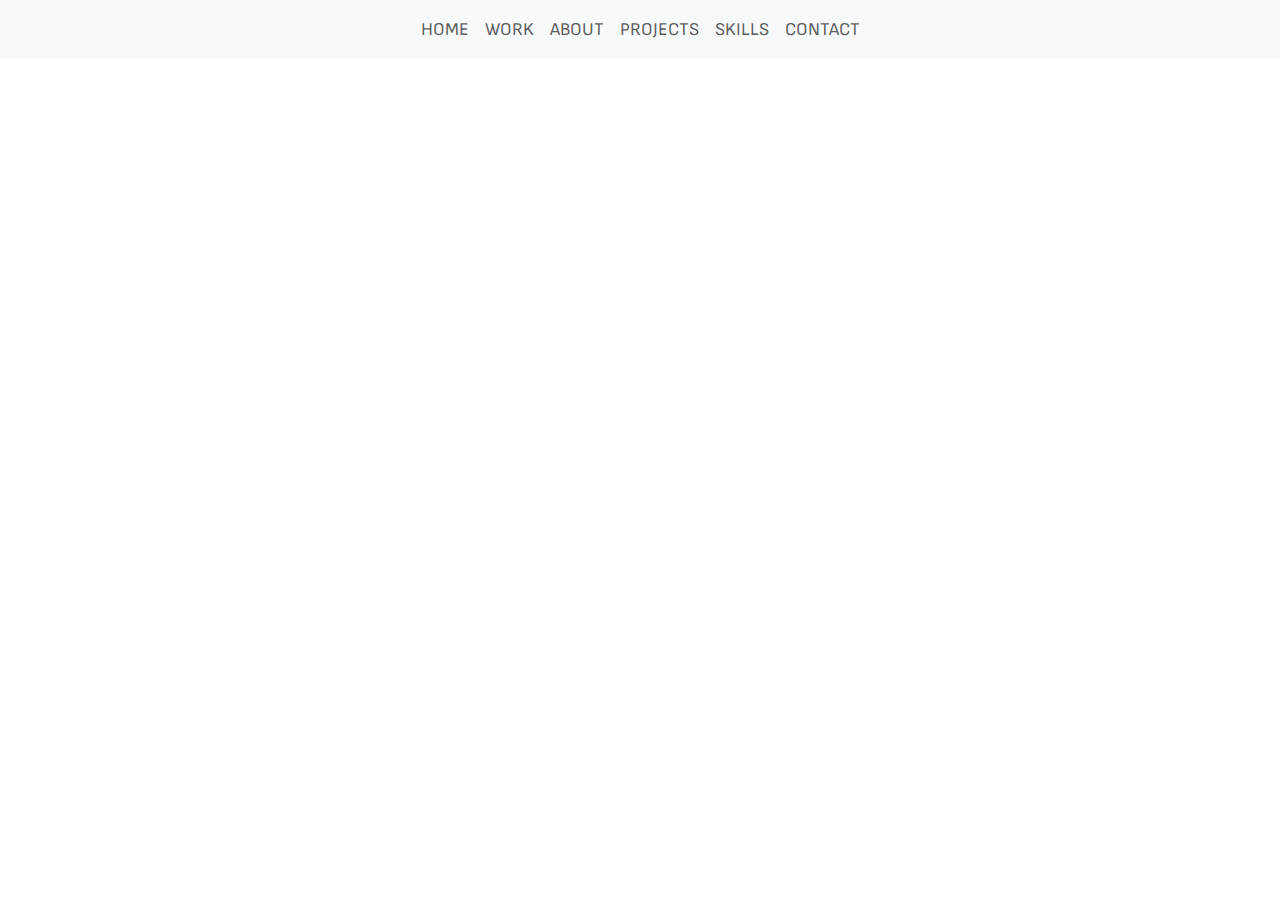
==== work.html @ 0df3308e "adjusted animations and delays. added transition on hover for work cards and button hover effects. a" ====
<!DOCTYPE html>
<html lang="en">
<head>
    <meta charset="UTF-8">
    <meta name="viewport" content="width=device-width, initial-scale=1.0">
    <title>Work</title>
    <link rel="stylesheet" href="style.css">
    <link href="https://fonts.googleapis.com/css2?family=Quicksand:wght@300..700&family=Sofia+Sans:ital,wght@0,1..1000;1,1..1000&display=swap" rel="stylesheet"><!--Sofia Sans Font-->
    <link href="https://fonts.googleapis.com/css2?family=Quicksand:wght@300..700&display=swap" rel="stylesheet"><!--Quicksand Font-->
    <link href="https://cdn.jsdelivr.net/npm/bootstrap@5.3.3/dist/css/bootstrap.min.css" rel="stylesheet" integrity="sha384-QWTKZyjpPEjISv5WaRU9OFeRpok6YctnYmDr5pNlyT2bRjXh0JMhjY6hW+ALEwIH" crossorigin="anonymous">
    <script src="app.js" defer></script>
</head>
<body>
    <nav class="navbar navbar-expand-lg bg-body-tertiary">
        <div class="container-fluid">
          <button class="navbar-toggler" type="button" data-bs-toggle="collapse" data-bs-target="#navbarSupportedContent" aria-controls="navbarSupportedContent" aria-expanded="false" aria-label="Toggle navigation">
            <span class="navbar-toggler-icon"></span>
          </button>
          <div class="collapse navbar-collapse" id="navbarSupportedContent">
            <ul class="navbar-nav me-auto mb-2 mb-lg-0 mx-auto">
              <li class="nav-item">
                <a class="nav-link" href="index.html" style="font-size: 18px;">Home</a>
              </li>
              <li class="nav-item">
                <a class="nav-link" href="#work" style="font-size: 18px;">Work</a>
              </li>
              <li class="nav-item">
                <a class="nav-link" href="#about" style="font-size: 18px;">About</a>
              </li>
              <li class="nav-item">
                <a class="nav-link" href="#projects" style="font-size: 18px;">Projects</a>
              </li>
              <li class="nav-item">
                <a class="nav-link" href="#skills" style="font-size: 18px;">Skills</a>
              </li>
              <li class="nav-item">
                <a class="nav-link" href="#contact" style="font-size: 18px;">Contact</a>
              </li>
            </ul>
          </div>
        </div>
      </nav>

      <section class="container">
        <div class="one content-item">
          <div class="image-container work-hidden">
            <img src="images/News Homepage (Desktop).png" class="full-width-image" alt="Project 1 Image">
          </div>
          <div class="text-container work-hidden">
            <h2>Project 1</h2>
            <p>Body Text</p>
          </div>
        </div>
    
        <div class="two content-item">
          <div class="image-container work-hidden">
            <img src="images/News Homepage (Desktop).png" class="full-width-image" alt="Project 2 Image">
          </div>
          <div class="text-container work-hidden">
            <h2>Project 2</h2>
            <p>Body Text</p>
          </div>
        </div>
    
        <div class="three content-item">
          <div class="image-container work-hidden">
            <img src="images/News Homepage (Desktop).png" class="full-width-image" alt="Project 3 Image">
          </div>
          <div class="text-container work-hidden">
            <h2>Project 3</h2>
            <p>Body Text</p>
          </div>
        </div>
</body>
</html>
---- style.css ----
* {
    padding: 0;
    margin: 0;
    box-sizing: border-box;
}

h1, h2, h3 {
    text-transform: uppercase;
}

/*** Slideshow ***/

.slideshow-container {
    display: grid;
    grid-template-columns: repeat(2, 1fr);
    grid-template-rows: repeat(2, auto);
}

.carousel {
    width: 100%;
    height: 677px;
    grid-column: span 2;
    grid-row: 2;
}

.carousel-image {
    width: 100%;
    height: 600px;
    object-fit: cover;
    padding: 20px;
    grid-column: 1;
    grid-row: 2;
}

.carousel-title {
    display: inline-block;
}

.carousel-text {
    grid-column: 2;
    grid-row: 2;
    justify-self: center;
    align-self: center;
}

/**** Nav Bar ****/
.nav-link {
    text-transform: uppercase;
    font-family: 'Sofia Sans';
    font-weight: 1000;
}

/**** Header ****/
#header {
    background-color: #F9E0ED;
    height: 600px;
    justify-content: center;
    align-content: center;
}

.heading-text {
    text-align: center;
}

/**** Work ****/
#work {
    background-color: #FFFCF4;
    height: 900px;
}

#work-heading {
    grid-column: span 2;
    text-align: center;
    padding-top: 20px;
    padding-bottom: 20px;
}

/**** About ****/
#about {
    background-color: #D9EFF0;
    height: 800px;
    text-align: center;
    padding-top: 20px;
    padding-bottom: 20px;
}

.about-image {
    width: 100%;
    height: 800px;
    padding: 50px;
}

ul {
    list-style: none;
}

.skills-list {
    display: flex;
    flex-wrap: wrap;
    justify-content: center;
}

.skill {
    background-color: black;
    color: white;
    padding: 10px 20px;
    margin: 10px;
    transition: 0.3s;
    cursor: pointer;
    border-radius: 30px;
}

.skill:hover {
    background-color: hsl(5, 85%, 63%);
}

/**** Contact ****/
#contact {
    background-color: #F9E0ED;
    height: 800px;
}

.contact-image {
    width: 100%;
    height: 800px;
    padding: 50px;
}

/**** Text Styles ****/
h1.main-heading {
    font-family: Quicksand;
    font-weight: bold;
    font-size: 128px;
}

h2.main-heading {
    font-family: Quicksand;
    font-weight: normal;
    font-size: 96px;
}

.heading-bold {
    font-family: Quicksand;
    font-weight: bold;
    font-size: 70px;
    margin-top: 20px;
    margin-bottom: 20px;
}

.heading-light {
    font-family: Quicksand;
    font-weight: normal;
    font-size: 70px;
    margin-top: 20px;
    margin-bottom: 20px;
}

.subheading {
    font-family: 'Sofia Sans';
    font-weight: bold;
    font-size: 24px;
}

/*** Animations ***/

.home-hidden {
    opacity: 0;
    transform: translateX(-100%);
    transition: all 1s;
}

.home-show {
    opacity: 1;
    transform: translateX(0);
}

.port-card:hover {
    transform: scale(1.05);
    transition-duration: 0.3s ease-in-out;
}

.button {
    background-color: black;
    color: white;
    padding: 0.5em 1em;
    border: none;
    border-radius: 30px;
    margin: 10px;
    transition: 0.3s;
}

.button:hover {
    background-color: hsl(5, 85%, 63%);
}

/*** Transition Delays ***/
.port-card:nth-child(2){
    transition-delay: 200ms;
}

.port-card:nth-child(3){
    transition-delay: 400ms;
}

.heading:nth-child(2) {
    transition-delay: 50ms;
}

.heading:nth-child(3) {
    transition-delay: 100ms;
}

.heading:nth-child(4) {
    transition-delay: 150ms;
}

.about:nth-child(2) {
    transition-delay: 200ms;
}

.contact:nth-child(2) {
    transition-delay: 200ms;
}

/*** WORK PAGE ***/
.container {
    display: flex;
    align-items: center;
    justify-content: center;

  }
  
  .content-item {
    display: none;
    grid-template-columns: 1fr 1fr;
    align-items: center;
    gap: 20px;
  }
  
  .image-container, .text-container {
    transition: opacity 1s ease, transform 1s ease;
  }
  
  .work-hidden {
    opacity: 0;
  }
  
  .work-show {
    opacity: 1;
  }
  
  .full-width-image {
    width: 100%;
    height: 100%;
    object-fit: cover;
  }
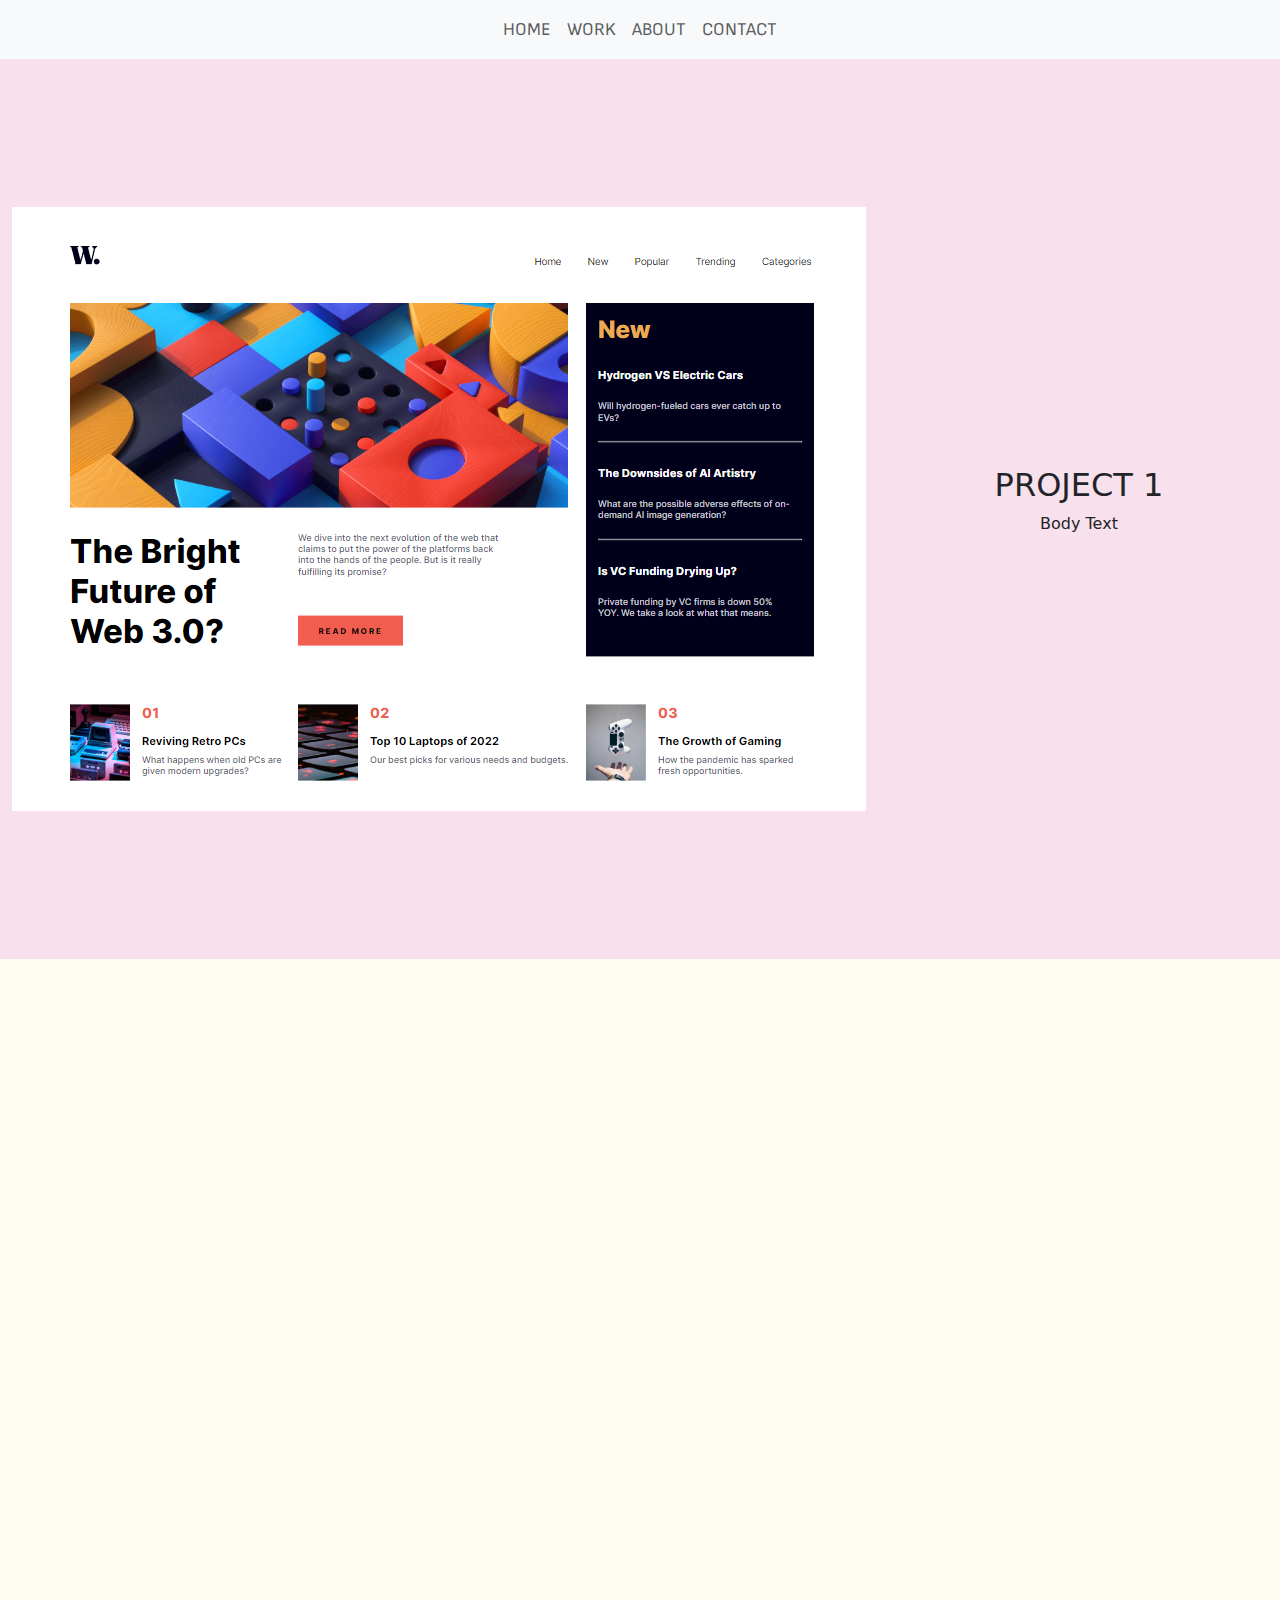
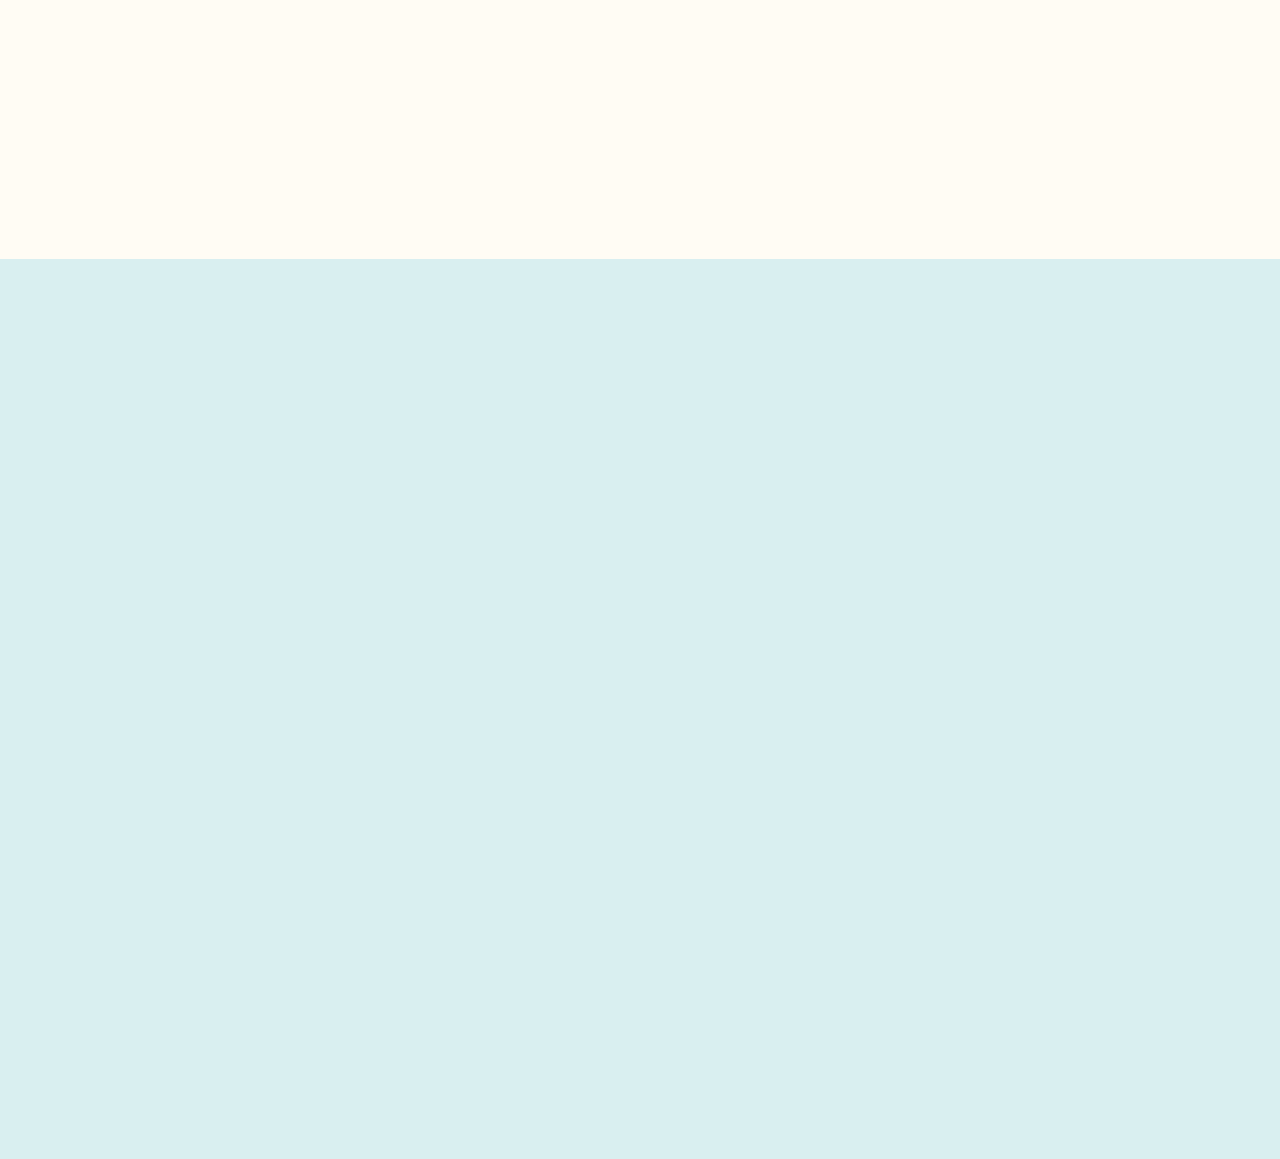
==== commit fe048a65: "added work page, with sliding animations. updated tags for sliding animations to be usable across pa" ====
--- a/work.html
+++ b/work.html
@@ -10,7 +10,7 @@
     <link href="https://cdn.jsdelivr.net/npm/bootstrap@5.3.3/dist/css/bootstrap.min.css" rel="stylesheet" integrity="sha384-QWTKZyjpPEjISv5WaRU9OFeRpok6YctnYmDr5pNlyT2bRjXh0JMhjY6hW+ALEwIH" crossorigin="anonymous">
     <script src="app.js" defer></script>
 </head>
-<body>
+<body id="work">
     <nav class="navbar navbar-expand-lg bg-body-tertiary">
         <div class="container-fluid">
           <button class="navbar-toggler" type="button" data-bs-toggle="collapse" data-bs-target="#navbarSupportedContent" aria-controls="navbarSupportedContent" aria-expanded="false" aria-label="Toggle navigation">
@@ -28,12 +28,6 @@
                 <a class="nav-link" href="#about" style="font-size: 18px;">About</a>
               </li>
               <li class="nav-item">
-                <a class="nav-link" href="#projects" style="font-size: 18px;">Projects</a>
-              </li>
-              <li class="nav-item">
-                <a class="nav-link" href="#skills" style="font-size: 18px;">Skills</a>
-              </li>
-              <li class="nav-item">
                 <a class="nav-link" href="#contact" style="font-size: 18px;">Contact</a>
               </li>
             </ul>
@@ -41,32 +35,32 @@
         </div>
       </nav>
 
-      <section class="container">
-        <div class="one content-item">
-          <div class="image-container work-hidden">
+      <section class="container-fluid">
+        <div id="project-1" class="row">
+          <div class="image-container col hidden left-slide">
             <img src="images/News Homepage (Desktop).png" class="full-width-image" alt="Project 1 Image">
           </div>
-          <div class="text-container work-hidden">
+          <div class="text-container col hidden left-slide">
             <h2>Project 1</h2>
             <p>Body Text</p>
           </div>
         </div>
     
-        <div class="two content-item">
-          <div class="image-container work-hidden">
-            <img src="images/News Homepage (Desktop).png" class="full-width-image" alt="Project 2 Image">
-          </div>
-          <div class="text-container work-hidden">
+        <div id="project-2" class="row">
+          <div class="text-container col hidden right-slide">
             <h2>Project 2</h2>
             <p>Body Text</p>
           </div>
+          <div class="image-container col hidden right-slide">
+            <img src="images/News Homepage (Desktop).png" class="full-width-image" alt="Project 2 Image">
+          </div>
         </div>
     
-        <div class="three content-item">
-          <div class="image-container work-hidden">
+        <div id="project-3" class="row">
+          <div class="image-container col hidden left-slide">
             <img src="images/News Homepage (Desktop).png" class="full-width-image" alt="Project 3 Image">
           </div>
-          <div class="text-container work-hidden">
+          <div class="text-container col hidden left-slide">
             <h2>Project 3</h2>
             <p>Body Text</p>
           </div>
--- a/style.css
+++ b/style.css
@@ -6,41 +6,6 @@
 
 h1, h2, h3 {
     text-transform: uppercase;
-}
-
-/*** Slideshow ***/
-
-.slideshow-container {
-    display: grid;
-    grid-template-columns: repeat(2, 1fr);
-    grid-template-rows: repeat(2, auto);
-}
-
-.carousel {
-    width: 100%;
-    height: 677px;
-    grid-column: span 2;
-    grid-row: 2;
-}
-
-.carousel-image {
-    width: 100%;
-    height: 600px;
-    object-fit: cover;
-    padding: 20px;
-    grid-column: 1;
-    grid-row: 2;
-}
-
-.carousel-title {
-    display: inline-block;
-}
-
-.carousel-text {
-    grid-column: 2;
-    grid-row: 2;
-    justify-self: center;
-    align-self: center;
 }
 
 /**** Nav Bar ****/
@@ -49,6 +14,8 @@
     font-family: 'Sofia Sans';
     font-weight: 1000;
 }
+
+/*** Homepage ***/
 
 /**** Header ****/
 #header {
@@ -73,6 +40,10 @@
     text-align: center;
     padding-top: 20px;
     padding-bottom: 20px;
+}
+
+.card-img-top {
+    height: 450px;
 }
 
 /**** About ****/
@@ -126,6 +97,30 @@
     padding: 50px;
 }
 
+/*** Work Page ***/
+
+#work {
+    overflow-x: hidden;
+}
+
+#project-1 {
+    background-color: #F9E0ED;
+}
+
+#project-2 {
+    background-color: #FFFCF4;
+}
+
+#project-3 {
+    background-color: #D9EFF0;
+}
+
+.image-container,
+.text-container {
+    text-align: center;
+    align-self: center;
+}
+
 /**** Text Styles ****/
 h1.main-heading {
     font-family: Quicksand;
@@ -161,23 +156,7 @@
     font-size: 24px;
 }
 
-/*** Animations ***/
-
-.home-hidden {
-    opacity: 0;
-    transform: translateX(-100%);
-    transition: all 1s;
-}
-
-.home-show {
-    opacity: 1;
-    transform: translateX(0);
-}
-
-.port-card:hover {
-    transform: scale(1.05);
-    transition-duration: 0.3s ease-in-out;
-}
+/* Button settings for portfolio cards on the homepage */
 
 .button {
     background-color: black;
@@ -189,68 +168,71 @@
     transition: 0.3s;
 }
 
+/*** Animations ***/
+
+.hidden { /* Default style makes everything hidden */
+    opacity: 0;
+    transition: all 1s;
+}
+
+.right-slide { /* Animation to slide in from the right */
+    transform: translateX(100%);
+}
+
+.left-slide { /* Animation to slide in from the left */
+    transform: translateX(-100%);
+}
+
+#project-1,
+#project-2,
+#project-3 {
+    height: 100vh;
+}
+
+.show {
+    opacity: 1;
+    transform: translateX(0);
+}
+
+.port-card:hover {
+    transform: scale(1.05);
+    transition: 0.3s ease-in-out;
+}
+
 .button:hover {
-    background-color: hsl(5, 85%, 63%);
+    background-color: hsl(5, 85%, 63%); /*Changes the background colour on hover for portfolio card buttons */
 }
 
 /*** Transition Delays ***/
-.port-card:nth-child(2){
+
+/* Makes each portfolio card staggered */
+
+.port-card:nth-child(2){ /* 2nd portfolio card */
     transition-delay: 200ms;
 }
 
-.port-card:nth-child(3){
+.port-card:nth-child(3){ /* 3rd portfolio card */
     transition-delay: 400ms;
 }
 
-.heading:nth-child(2) {
+/* Makes each heading line staggered */
+
+.heading:nth-child(2) { /* 'Louise' */
     transition-delay: 50ms;
 }
 
-.heading:nth-child(3) {
+.heading:nth-child(3) { /* 'Claughton' */
     transition-delay: 100ms;
 }
 
-.heading:nth-child(4) {
+.heading:nth-child(4) { /* 'Web Designer & Developer */
     transition-delay: 150ms;
 }
 
-.about:nth-child(2) {
+/* Other Delays */
+
+/* Makes the text on the work page staggered against the images */
+
+.text-container {
     transition-delay: 200ms;
-}
-
-.contact:nth-child(2) {
-    transition-delay: 200ms;
-}
-
-/*** WORK PAGE ***/
-.container {
-    display: flex;
-    align-items: center;
-    justify-content: center;
-
-  }
-  
-  .content-item {
-    display: none;
-    grid-template-columns: 1fr 1fr;
-    align-items: center;
-    gap: 20px;
-  }
-  
-  .image-container, .text-container {
-    transition: opacity 1s ease, transform 1s ease;
-  }
-  
-  .work-hidden {
-    opacity: 0;
-  }
-  
-  .work-show {
-    opacity: 1;
-  }
-  
-  .full-width-image {
-    width: 100%;
-    height: 100%;
-    object-fit: cover;
-  }+}